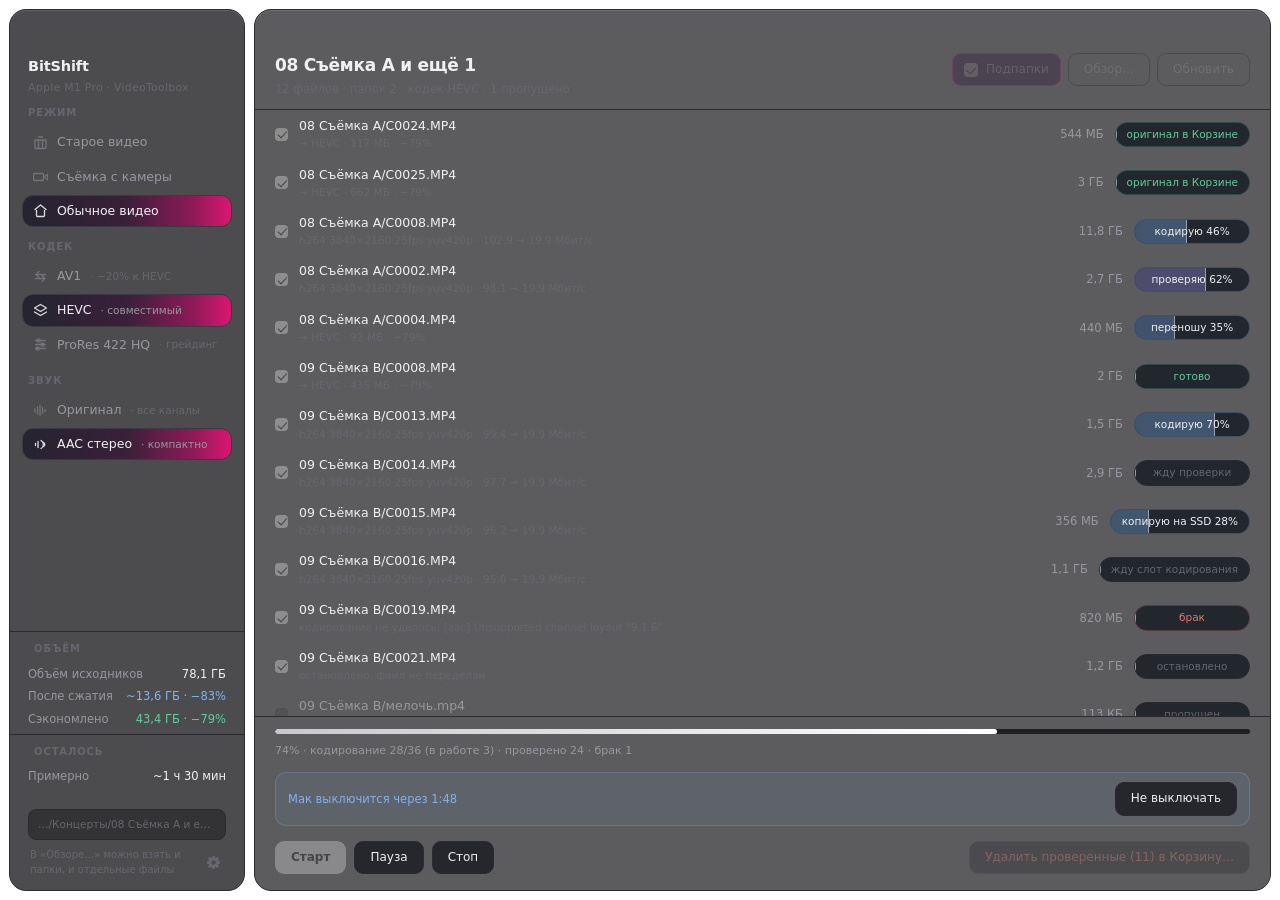
==== mac/tests/ui_preview.html @ d376e96a "v3.7.1 — стекло наконец работает, плюс диалог выбора и шестерёнка Пользователь открыл 3.7 и не увиде" ====
<!DOCTYPE html>
<html lang="ru">
<head>
  <meta charset="utf-8">
  <title>BitShift — превью интерфейса</title>
  <link rel="stylesheet" href="../ui/style.css">
</head>
<body>

  <div class="shell">

    <aside class="panel side">
      <header class="side__head">
        <div class="side__title">BitShift</div>
        <div class="side__sub" id="hardware">VideoToolbox</div>
      </header>

      <div class="side__scroll">
        <section class="group">
          <div class="group__label" data-i18n="group_mode">Режим</div>
          <div class="list" id="modes"></div>
        </section>

        <section class="group">
          <div class="group__label" data-i18n="group_codec">Кодек</div>
          <div class="list" id="codecs"></div>
        </section>

        <section class="group">
          <div class="group__label" data-i18n="group_audio">Звук</div>
          <div class="list" id="audio-modes"></div>
        </section>
      </div>

      <section class="volume" id="volume">
        <div class="group__label" data-i18n="group_volume">Объём</div>
        <div class="volume__row">
          <span class="volume__key" data-i18n="vol_source">Объём исходников</span>
          <span class="volume__val" id="volume-source">—</span>
        </div>
        <div class="volume__row volume__row--forecast" id="volume-forecast-row" hidden>
          <span class="volume__key" data-i18n="vol_forecast">После сжатия</span>
          <span class="volume__val" id="volume-forecast">—</span>
        </div>
        <div class="volume__row volume__row--saved" id="volume-saved-row" hidden>
          <span class="volume__key" data-i18n="vol_saved">Сэкономлено</span>
          <span class="volume__val" id="volume-saved">—</span>
        </div>
      </section>

      <section class="volume" id="left" hidden>
        <div class="group__label" data-i18n="group_left">Осталось</div>
        <div class="volume__row">
          <span class="volume__key" data-i18n="vol_left">Примерно</span>
          <span class="volume__val" id="volume-left">считаю…</span>
        </div>
      </section>

      <footer class="side__foot">
        <div class="path" id="folder-path" title="">Папка не выбрана</div>
        <div class="side__bottom">
          <div class="hint" data-i18n="hint_picker">В «Обзоре…» можно взять и папки, и отдельные файлы</div>
          <button class="gear" id="btn-gear" data-i18n-title="settings_title" title="Настройки"><svg viewBox="0 0 16 16" fill="currentColor" fill-rule="evenodd" aria-hidden="true"><path d="M6.24 3.16L6.78 1.06A7.05 7.05 0 0 1 9.22 1.06L9.76 3.16A5.15 5.15 0 0 1 10.18 3.33L10.18 3.33L12.04 2.22A7.05 7.05 0 0 1 13.78 3.96L12.67 5.82A5.15 5.15 0 0 1 12.84 6.24L12.84 6.24L14.94 6.78A7.05 7.05 0 0 1 14.94 9.22L12.84 9.76A5.15 5.15 0 0 1 12.67 10.18L12.67 10.18L13.78 12.04A7.05 7.05 0 0 1 12.04 13.78L10.18 12.67A5.15 5.15 0 0 1 9.76 12.84L9.76 12.84L9.22 14.94A7.05 7.05 0 0 1 6.78 14.94L6.24 12.84A5.15 5.15 0 0 1 5.82 12.67L5.82 12.67L3.96 13.78A7.05 7.05 0 0 1 2.22 12.04L3.33 10.18A5.15 5.15 0 0 1 3.16 9.76L3.16 9.76L1.06 9.22A7.05 7.05 0 0 1 1.06 6.78L3.16 6.24A5.15 5.15 0 0 1 3.33 5.82L3.33 5.82L2.22 3.96A7.05 7.05 0 0 1 3.96 2.22L5.82 3.33A5.15 5.15 0 0 1 6.24 3.16ZM8 5.65A2.35 2.35 0 1 0 8 10.35A2.35 2.35 0 1 0 8 5.65Z"/></svg></button>
        </div>
      </footer>
    </aside>

    <main class="panel main">
      <header class="main__head">
        <div class="main__titles">
          <h1 class="main__title" id="folder-name">Выберите папку</h1>
          <div class="main__meta" id="folder-meta">—</div>
        </div>
        <div class="main__actions">
          <label class="check check--pill" id="recursive-pill">
            <input type="checkbox" id="opt-recursive">
            <span class="check__box"></span>
            <span class="check__text" data-i18n="opt_recursive">Подпапки</span>
          </label>
          <button class="btn btn--ghost" id="btn-browse" data-i18n="btn_browse">Обзор…</button>
          <button class="btn btn--ghost" id="btn-refresh" data-i18n="btn_refresh" disabled>Обновить</button>
        </div>
      </header>

      <div class="files" id="files">
        <div class="empty" id="empty">
          <div class="empty__title">Ничего не выбрано</div>
          <div class="empty__text">Нажмите «Обзор…» и укажите папку с исходниками.</div>
        </div>
      </div>

      <footer class="main__foot">
        <div class="progress">
          <div class="progress__track"><div class="progress__fill" id="progress-fill"></div></div>
        </div>
        <div class="summary" id="summary">Готов к работе</div>

        <div class="shutdown" id="shutdown" hidden>
          <span class="shutdown__text" id="shutdown-text"></span>
          <button class="btn" id="btn-cancel-shutdown" data-i18n="btn_cancel_shutdown">Не выключать</button>
        </div>

        <div class="controls">
          <button class="btn btn--primary" id="btn-start" data-i18n="btn_start" disabled>Старт</button>
          <button class="btn" id="btn-pause" disabled>Пауза</button>
          <button class="btn" id="btn-stop" disabled>Стоп</button>
          <button class="btn btn--danger" id="btn-trash" disabled>Удалить проверенные в Корзину…</button>
        </div>
      </footer>
    </main>
  </div>

  <div class="settings" id="settings" hidden>
    <div class="settings__card">
      <div class="settings__title" data-i18n="settings_title">Настройки</div>

      <div class="settings__row">
        <span class="settings__key" data-i18n="settings_lang">Язык</span>
        <div class="seg" id="lang-list"></div>
      </div>

      <label class="check">
        <input type="checkbox" id="opt-shutdown">
        <span class="check__box"></span>
        <span class="check__text" data-i18n="opt_shutdown">Выключить мак после конвертации</span>
      </label>

      <label class="check check--danger">
        <input type="checkbox" id="opt-trash">
        <span class="check__box"></span>
        <span class="check__text" data-i18n="opt_trash">Удалять исходники в Корзину после проверки</span>
      </label>

      <div class="settings__foot">
        <span class="settings__version">BitShift <span id="app-version">—</span></span>
        <button class="btn" id="settings-close" data-i18n="btn_close">Закрыть</button>
      </div>
    </div>
  </div>

  <div class="modal" id="modal" hidden>
    <div class="modal__card">
      <div class="modal__title" id="modal-title">Удалить в Корзину?</div>
      <div class="modal__text" id="modal-text"></div>
      <div class="modal__actions">
        <button class="btn" id="modal-cancel" data-i18n="btn_cancel">Отмена</button>
        <button class="btn btn--danger" id="modal-ok" data-i18n="btn_to_trash">В Корзину</button>
      </div>
    </div>
  </div>

  <script>

    const FILES = [
      ['08 Съёмка A/C0024.MP4',    '544 МБ', 'оригинал в Корзине', 0, '→ HEVC · 117 МБ · −79%'],
      ['08 Съёмка A/C0025.MP4',    '3 ГБ',   'оригинал в Корзине', 0, '→ HEVC · 662 МБ · −79%'],
      ['08 Съёмка A/C0008.MP4',    '11,8 ГБ','кодирую',          0.46,'h264 3840×2160 25fps yuv420p · 102.9 → 19.9 Мбит/с'],
      ['08 Съёмка A/C0002.MP4',    '2,7 ГБ', 'проверяю',         0.62,'h264 3840×2160 25fps yuv420p · 98.1 → 19.9 Мбит/с'],
      ['08 Съёмка A/C0004.MP4',    '440 МБ', 'переношу',         0.35,'→ HEVC · 92 МБ · −79%'],
      ['09 Съёмка B/C0008.MP4', '2 ГБ',   'готово',            0,  '→ HEVC · 435 МБ · −79%'],
      ['09 Съёмка B/C0013.MP4', '1,5 ГБ', 'кодирую',          0.70,'h264 3840×2160 25fps yuv420p · 99.4 → 19.9 Мбит/с'],
      ['09 Съёмка B/C0014.MP4', '2,9 ГБ', 'жду проверки',      0,  'h264 3840×2160 25fps yuv420p · 97.7 → 19.9 Мбит/с'],
      ['09 Съёмка B/C0015.MP4', '356 МБ', 'копирую на SSD',   0.28,'h264 3840×2160 25fps yuv420p · 96.2 → 19.9 Мбит/с'],
      ['09 Съёмка B/C0016.MP4', '1,1 ГБ', 'жду слот кодирования', 0, 'h264 3840×2160 25fps yuv420p · 95.0 → 19.9 Мбит/с'],
      ['09 Съёмка B/C0019.MP4', '820 МБ', 'брак',              0,  'кодирование не удалось: [aac] Unsupported channel layout "9.1.6"'],
      ['09 Съёмка B/C0021.MP4', '1,2 ГБ', 'остановлено',       0,  'остановлено, файл не переделан'],
      ['09 Съёмка B/мелочь.mp4','113 КБ', 'пропущен',          0,  'h264 640×480 30fps yuv420p'],
    ];

    const STATE_KEYS = {
      'ожидание': 'waiting', 'пропущен': 'skipped', 'жду слот кодирования': 'queued',
      'копирую на SSD': 'copying', 'кодирую': 'encoding', 'жду проверки': 'encoded',
      'проверяю': 'verifying', 'проверен — жду переноса': 'verified',
      'переношу': 'moving', 'готово': 'done', 'оригинал в Корзине': 'trashed',
      'брак': 'failed', 'остановлено': 'stopped',
    };

    const STATE = {
      hardware: 'Apple M1 Pro · VideoToolbox',
      modes: [
        { key: 'old',  name: 'Старое видео',          hint: 'Берёт файлы: avi, wmv, mts' },
        { key: 'slog', name: 'Съёмка с камеры',          hint: 'Берёт файлы: mp4, mov' },
        { key: 'arc',  name: 'Обычное видео', hint: 'Берёт файлы: mp4, mov' },
      ],
      codecs: [
        { key: 'av1',    name: 'AV1',           note: '−20% к HEVC',
          hint: 'Считается на процессоре — аппаратного AV1 у M1 Pro нет.' },
        { key: 'hevc',   name: 'HEVC',          note: 'совместимый' },
        { key: 'prores', name: 'ProRes 422 HQ', note: 'грейдинг' },
      ],
      audio_modes: [
        { key: 'original', name: 'Оригинал',   note: 'все каналы',
          hint: 'Звук копируется как есть: все дорожки, все каналы.' },
        { key: 'aac',      name: 'AAC стерео', note: 'компактно',
          hint: 'Сводится в стерео AAC 256 кбит/с — лишние каналы теряются.' },
      ],
      mode: 'arc',
      codec: 'hevc',
      audio: 'aac',
      folder: '/Volumes/Архив/Концерты/08 Съёмка A\n/Volumes/Архив/Концерты/09 Съёмка B',
      folder_short: '…/Концерты/08 Съёмка A и ещё 1',
      folder_name: '08 Съёмка A и ещё 1',
      folder_meta: '12 файлов · папок 2 · кодек HEVC · 1 пропущено',
      recursive: true,
      shutdown_after: true,
      shutdown_in: 108,
      shutdown_error: '',
      trash: true,
      trash_available: true,
      running: true,
      paused: false,
      files: FILES.map(([label, size, state, progress, detail], i) => ({
        path: `/tmp/${i}`, label, detail, size_text: size, state,
        state_key: STATE_KEYS[state] || 'waiting',
        state_label: state,
        message: state === 'брак' ? 'кодирование не удалось: [aac] Unsupported channel layout "9.1.6"' : '',

        progress, selected: state !== 'пропущен', skipped: state === 'пропущен',
      })),
      stopping: false,
      selected_count: 11,
      can_start: true,
      source_text: '78,1 ГБ',
      saved_text: '43,4 ГБ · −79%',
      left_text: '~1 ч 30 мин',
      percent: 0.74,
      summary: '74% · кодирование 28/36 (в работе 3) · проверено 24 · брак 1',
      trashable: 11,
      lang: 'ru',
      version: '1.0',
      languages: [{ key: 'ru', name: 'Русский' }, { key: 'en', name: 'English' }],
      forecast_text: '~13,6 ГБ · −83%',
      files_only: false,
    };

    window.pywebview = {
      api: new Proxy({}, {
        get: () => (...args) => {
          console.log('вызов ядра:', args);
          return Promise.resolve(STATE);
        },
      }),
    };
  </script>
  <script src="../ui/app.js?v=3"></script>
  <script>window.applyState(STATE);</script>
</body>
</html>
---- mac/ui/style.css ----
:root {
  --pill: #26262D;
  --badge: #22262D;
  --raise: #1E1E23;
  --sheet: #1C1C22;
  --edge: #2A2A31;
  --edge-strong: #3A3A42;
  --hairline: #2A2A31;

  --text: #F0F0F3;
  --muted: #97979F;
  --faint: #66666E;

  --hover: rgba(255, 255, 255, 0.086);
  --active: linear-gradient(90deg, #242430 0%, #3A2039 50%, #8E1A58 82%, #DB1671 100%);
  --active-edge: #8E1A58;
  --active-fill: #33203A;

  --ok: #5FCE9A;
  --busy: #7FB2EE;
  --danger: #E8756F;

  --stage-copy: #7FB2EE;
  --stage-verify: #A99BF0;
  --stage-move: #7FB2EE;

  --glass-blur: 26px;
  --glass-rail: rgba(20, 20, 24, 0.76);
  --glass-content: rgba(23, 23, 27, 0.70);

  --radius-row: 11px;
  --radius-sidebar: 17px;
  --inset: 9px;
}

* { box-sizing: border-box; margin: 0; padding: 0; }

html, body { height: 100%; }

body {
  background: transparent;
  color: var(--text);
  font: 13px/1.45 -apple-system, "SF Pro Text", system-ui, sans-serif;
  -webkit-font-smoothing: antialiased;
  overflow: hidden;
  user-select: none;
  cursor: default;
}

.shell {
  display: grid;
  grid-template-columns: 236px 1fr;
  height: 100%;

  padding: var(--inset);
  gap: var(--inset);
}

.panel {
  position: relative;
  display: flex;
  flex-direction: column;
  min-height: 0;
  overflow: hidden;
}

.side,
.main {
  border: 1px solid var(--edge);
  border-radius: var(--radius-sidebar);
}

.side,
.main {
  -webkit-backdrop-filter: blur(var(--glass-blur)) saturate(150%);
  backdrop-filter: blur(var(--glass-blur)) saturate(150%);
  box-shadow: inset 0 1px 0 rgba(255, 255, 255, 0.12);
}

.side { background: var(--glass-rail); }

.main { background: var(--glass-content); }

.side__head { padding: 46px 18px 10px; }

.side__title { font-size: 14.5px; font-weight: 600; letter-spacing: -0.01em; }

.side__sub {
  margin-top: 3px;
  font-size: 11px;
  color: var(--faint);
  letter-spacing: 0.02em;
}

.side__scroll { flex: 1; min-height: 0; overflow-y: auto; padding: 0 12px; }

.group { margin-bottom: 13px; }

.group__label {
  padding: 0 6px 6px;
  font-size: 10px;
  font-weight: 600;
  letter-spacing: 0.09em;
  text-transform: uppercase;
  color: var(--faint);
}

.list { display: flex; flex-direction: column; gap: 2px; }

.item {
  display: flex;
  align-items: center;
  gap: 9px;
  padding: 6px 10px;
  border: 1px solid transparent;
  border-radius: var(--radius-row);
  font-size: 12.5px;
  color: var(--muted);
  cursor: pointer;
  transition: background 0.12s, color 0.12s;
}

.item:hover { background: var(--hover); color: var(--text); }

.item--on {
  background: var(--active);
  border-color: var(--edge-strong);
  color: var(--text);
}

.item__icon {
  width: 15px;
  height: 15px;
  flex-shrink: 0;
  opacity: 0.5;
  transition: opacity 0.12s;
}

.item:hover .item__icon,
.item--on .item__icon { opacity: 0.9; }

.item__name {
  flex: 0 1 auto;
  min-width: 0;
  white-space: nowrap;
  overflow: hidden;
  text-overflow: ellipsis;
}

.item__note { flex-shrink: 0; font-size: 10.5px; color: var(--faint); }

.item__note::before { content: "· "; }

.item--on .item__note { color: var(--muted); }

.item--off { opacity: 0.35; pointer-events: none; }

.volume { padding: 10px 18px 3px; border-top: 1px solid var(--hairline); }

.volume__row { display: flex; justify-content: space-between; gap: 8px; padding: 3px 0; }

.volume__key { font-size: 11.5px; color: var(--muted); }

.volume__val { font-size: 11.5px; font-variant-numeric: tabular-nums; }

.volume__row--saved .volume__val { color: var(--ok); }

.volume__row--forecast .volume__val { color: var(--busy); }

.side__foot { padding: 10px 18px 13px; }

.path {
  margin-top: 8px;
  padding: 7px 9px;
  background: rgba(0, 0, 0, 0.32);
  border: 1px solid var(--hairline);
  border-radius: 8px;
  font-size: 10.5px;
  color: var(--faint);
  white-space: nowrap;
  overflow: hidden;
  text-overflow: ellipsis;
}

.hint { margin-top: 7px; padding: 0 2px; font-size: 10px; color: var(--faint); }

.main__head {
  display: flex;
  align-items: flex-start;
  justify-content: space-between;
  gap: 16px;

  padding: 43px 20px 12px;
  border-bottom: 1px solid var(--hairline);
}

.main__title {
  font-size: 17px;
  font-weight: 600;
  letter-spacing: -0.015em;
  white-space: nowrap;
  overflow: hidden;
  text-overflow: ellipsis;
}

.main__meta { margin-top: 3px; font-size: 11.5px; color: var(--faint); }

.main__actions { display: flex; gap: 7px; flex-shrink: 0; }

.files { flex: 1; min-height: 0; overflow-y: auto; padding: 0 12px 6px; }

.row {
  display: grid;
  grid-template-columns: auto 1fr auto auto;
  align-items: center;
  gap: 11px;
  padding: 7px 8px;
  border-radius: var(--radius-row);
}

.row:hover { background: var(--hover); }

.row--off .row__name,
.row--off .row__detail { opacity: 0.4; }

.row__name {
  font-size: 12.5px;
  white-space: nowrap;
  overflow: hidden;
  text-overflow: ellipsis;
}

.row__detail {
  margin-top: 1px;
  font-size: 10.5px;
  color: var(--faint);
  white-space: nowrap;
  overflow: hidden;
  text-overflow: ellipsis;
}

.row__size {
  font-size: 11.5px;
  color: var(--muted);
  font-variant-numeric: tabular-nums;
  white-space: nowrap;
}

.badge {
  position: relative;
  min-width: 116px;
  padding: 4px 11px;
  border-radius: 999px;
  background: var(--badge);
  border: 1px solid var(--hairline);
  font-size: 10.5px;
  color: var(--muted);
  text-align: center;
  white-space: nowrap;
  overflow: hidden;
}

.badge__fill {
  position: absolute;
  inset: 0 auto 0 0;
  width: 0;
  background: rgba(127, 178, 238, 0.34);
  border-right: 1px solid rgba(255, 255, 255, 0.45);
  transition: width 0.25s ease-out;
}

.badge__fill[style*="width: 0%"] { border-right-color: transparent; }

.badge__text { position: relative; }

.badge--busy { color: var(--busy); border-color: rgba(127, 178, 238, 0.22); }

.badge--copy { color: var(--stage-copy); border-color: rgba(127, 178, 238, 0.3); }
.badge--copy .badge__fill { background: rgba(127, 178, 238, 0.34); }

.badge--encode { color: var(--busy); border-color: rgba(127, 178, 238, 0.3); }
.badge--encode .badge__fill { background: rgba(127, 178, 238, 0.34); }

.badge--verify { color: var(--stage-verify); border-color: rgba(169, 155, 240, 0.3); }
.badge--verify .badge__fill { background: rgba(169, 155, 240, 0.32); }

.badge--move { color: var(--stage-move); border-color: rgba(127, 178, 238, 0.3); }
.badge--move .badge__fill { background: rgba(127, 178, 238, 0.32); }

.badge--copy .badge__text,
.badge--encode .badge__text,
.badge--verify .badge__text,
.badge--move .badge__text { color: var(--text); }
.badge--ok { color: var(--ok); border-color: rgba(95, 206, 154, 0.22); }
.badge--bad { color: var(--danger); border-color: rgba(232, 117, 111, 0.28); }
.badge--idle { color: var(--faint); }

.empty { padding: 48px 20px; text-align: center; }
.empty__title { font-size: 13px; color: var(--muted); }
.empty__text { margin-top: 5px; font-size: 11.5px; color: var(--faint); }

.main__foot { padding: 12px 20px 16px; border-top: 1px solid var(--hairline); }

.progress__track {
  height: 5px;
  background: var(--raise);
  border-radius: 999px;
  overflow: hidden;
}

.progress__fill {
  width: 0;
  height: 100%;
  border-radius: 999px;
  background: linear-gradient(90deg, #C8C8CF, #FFFFFF);
  transition: width 0.3s ease-out;
}

.summary {
  margin-top: 9px;
  font-size: 11px;
  color: var(--muted);
  font-variant-numeric: tabular-nums;
}

.options { margin-top: 14px; display: flex; flex-direction: column; gap: 8px; }

.shutdown {
  margin-top: 13px;
  padding: 9px 12px;
  display: flex;
  align-items: center;
  justify-content: space-between;
  gap: 12px;
  background: rgba(127, 178, 238, 0.08);
  border: 1px solid rgba(127, 178, 238, 0.24);
  border-radius: 11px;
}

.shutdown[hidden] { display: none; }

.shutdown__text { font-size: 11.5px; color: var(--busy); font-variant-numeric: tabular-nums; }

.shutdown--failed { background: rgba(232, 117, 111, 0.08); border-color: rgba(232, 117, 111, 0.26); }

.shutdown--failed .shutdown__text { color: var(--danger); }

.controls { margin-top: 15px; display: flex; gap: 8px; align-items: center; }

.controls .btn--danger { margin-left: auto; }

.btn {
  padding: 7px 15px;
  border: 1px solid var(--edge);
  border-radius: 9px;
  background: var(--pill);
  color: var(--text);
  font: inherit;
  font-size: 12px;
  cursor: pointer;
  transition: background 0.12s, opacity 0.12s;
  white-space: nowrap;
}

.btn:hover:not(:disabled) { background: rgba(255, 255, 255, 0.1); }

.btn:disabled { opacity: 0.3; cursor: default; }

.btn--ghost { background: transparent; color: var(--muted); }

.btn--primary {
  background: #F0F0F3;
  border-color: transparent;
  color: #111114;
  font-weight: 550;
}

.btn--primary:hover:not(:disabled) { background: #fff; }

.btn--danger { color: var(--danger); border-color: rgba(232, 117, 111, 0.24); }

.btn--danger:hover:not(:disabled) { background: rgba(232, 117, 111, 0.1); }

.check { display: flex; align-items: center; gap: 8px; cursor: pointer; font-size: 11.5px; color: var(--muted); }

.check:hover { color: var(--text); }

.check input { position: absolute; opacity: 0; width: 0; height: 0; }

.check__box {
  position: relative;
  width: 14px;
  height: 14px;
  flex-shrink: 0;
  border: 1px solid var(--edge-strong);
  border-radius: 4px;
  background: rgba(0, 0, 0, 0.3);
  transition: background 0.12s, border-color 0.12s;
}

.check input:checked + .check__box {
  background: rgba(255, 255, 255, 0.86);
  border-color: transparent;
}

.check input:checked + .check__box::after {
  content: "";
  position: absolute;
  left: 4px;
  top: 1px;
  width: 4px;
  height: 8px;
  border: solid #111114;
  border-width: 0 1.7px 1.7px 0;
  transform: rotate(43deg);
}

.check input:disabled + .check__box { opacity: 0.35; }
.check input:disabled ~ .check__text { opacity: 0.35; }

.check--danger input:checked + .check__box { background: var(--danger); }

.check--danger input:checked ~ .check__text { color: var(--danger); }

.row .check__box { width: 13px; height: 13px; }
.row .check input:checked + .check__box::after { left: 3.5px; top: 0.5px; height: 7.5px; }

.modal {
  position: fixed;
  inset: 0;
  display: flex;
  align-items: center;
  justify-content: center;
  background: rgba(0, 0, 0, 0.62);
  z-index: 10;
}

.modal[hidden] { display: none; }

.modal__card {
  width: 370px;
  padding: 20px;
  background: var(--sheet);
  border: 1px solid var(--edge-strong);
  border-radius: 16px;
}

.modal__title { font-size: 14px; font-weight: 600; }

.modal__text { margin-top: 8px; font-size: 12px; color: var(--muted); line-height: 1.5; }

.modal__actions { margin-top: 18px; display: flex; justify-content: flex-end; gap: 8px; }

::-webkit-scrollbar { width: 9px; }
::-webkit-scrollbar-track { background: transparent; }
::-webkit-scrollbar-thumb {
  background: rgba(255, 255, 255, 0.11);
  border-radius: 999px;
  border: 2.5px solid transparent;
  background-clip: content-box;
}
::-webkit-scrollbar-thumb:hover { background: rgba(255, 255, 255, 0.2); background-clip: content-box; }

.side__bottom {
  display: flex;
  align-items: center;
  gap: 8px;
  margin-top: 8px;
}

.side__bottom .hint { flex: 1; min-width: 0; margin-top: 0; }

.gear {
  flex-shrink: 0;
  width: 26px;
  height: 26px;
  display: grid;
  place-items: center;
  padding: 0;
  border: 1px solid transparent;
  border-radius: 8px;
  background: transparent;
  color: var(--faint);
  cursor: pointer;
  transition: background 0.12s, color 0.12s;
}

.gear svg { width: 15px; height: 15px; }

.gear:hover { background: var(--hover); color: var(--text); }

.check--pill {
  padding: 6px 11px;
  border: 1px solid var(--edge);
  border-radius: 9px;
  background: transparent;
  font-size: 12px;
}

.check--pill:has(input:checked) {
  background: var(--active-fill);
  border-color: var(--active-edge);
  color: var(--text);
}

.check--pill:has(input:disabled) { opacity: 0.4; }

.settings {
  position: fixed;
  inset: 0;
  display: flex;
  align-items: center;
  justify-content: center;
  background: rgba(0, 0, 0, 0.55);
  z-index: 12;
}

.settings[hidden] { display: none; }

.settings__card {
  width: 340px;
  padding: 18px;
  display: flex;
  flex-direction: column;
  gap: 13px;
  background: var(--sheet);
  border: 1px solid var(--edge-strong);
  border-radius: 16px;
}

.settings__title { font-size: 13.5px; font-weight: 600; }

.settings__row { display: flex; align-items: center; justify-content: space-between; gap: 10px; }

.settings__key { font-size: 12px; color: var(--muted); }

.seg { display: flex; gap: 3px; padding: 2px; background: rgba(0, 0, 0, 0.35); border-radius: 9px; }

.seg__item {
  padding: 4px 11px;
  border-radius: 7px;
  font-size: 11.5px;
  color: var(--muted);
  cursor: pointer;
  transition: background 0.12s, color 0.12s;
}

.seg__item:hover { color: var(--text); }

.seg__item--on { background: rgba(255, 255, 255, 0.1); color: var(--text); }

.settings__foot {
  display: flex;
  align-items: center;
  justify-content: space-between;
  gap: 10px;
  margin-top: 3px;
  padding-top: 12px;
  border-top: 1px solid var(--hairline);
}

.settings__version { font-size: 11px; color: var(--faint); font-variant-numeric: tabular-nums; }
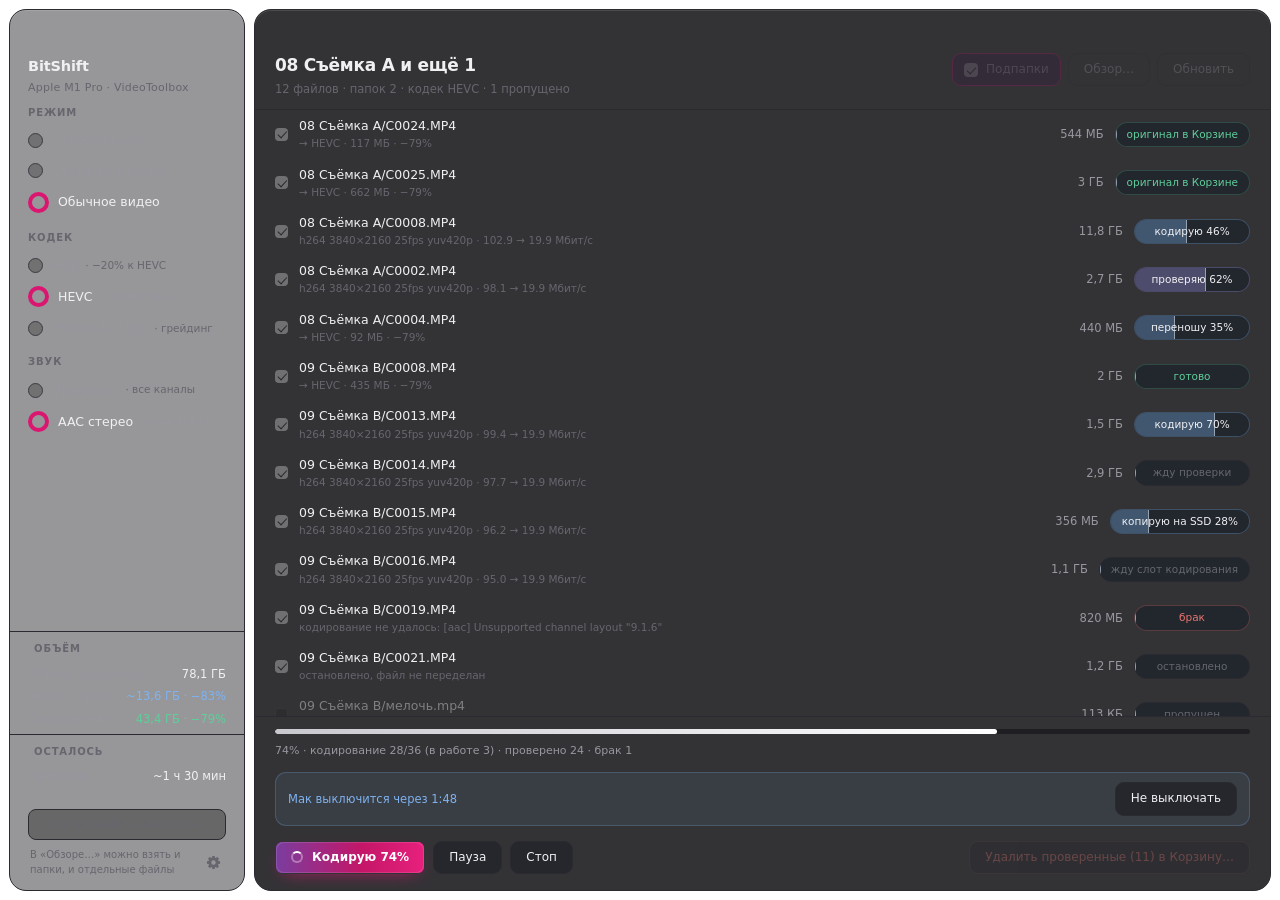
==== commit a4122063: "v3.8 — левая колонка стала настройками, градиент уехал на «Старт» Разбор дизайнера, обе правки приня" ====
--- a/mac/tests/ui_preview.html
+++ b/mac/tests/ui_preview.html
@@ -101,7 +101,7 @@
         </div>
 
         <div class="controls">
-          <button class="btn btn--primary" id="btn-start" data-i18n="btn_start" disabled>Старт</button>
+          <button class="btn" id="btn-start" disabled>Старт</button>
           <button class="btn" id="btn-pause" disabled>Пауза</button>
           <button class="btn" id="btn-stop" disabled>Стоп</button>
           <button class="btn btn--danger" id="btn-trash" disabled>Удалить проверенные в Корзину…</button>
--- a/mac/ui/style.css
+++ b/mac/ui/style.css
@@ -12,7 +12,8 @@
   --faint: #66666E;
 
   --hover: rgba(255, 255, 255, 0.086);
-  --active: linear-gradient(90deg, #242430 0%, #3A2039 50%, #8E1A58 82%, #DB1671 100%);
+  --accent: #DB1671;
+  --action: linear-gradient(90deg, #7A3D9E 0%, #C41668 58%, #E8207D 100%);
   --active-edge: #8E1A58;
   --active-fill: #33203A;
 
@@ -24,9 +25,8 @@
   --stage-verify: #A99BF0;
   --stage-move: #7FB2EE;
 
-  --glass-blur: 26px;
-  --glass-rail: rgba(20, 20, 24, 0.76);
-  --glass-content: rgba(23, 23, 27, 0.70);
+  --glass-rail: rgba(20, 20, 24, 0.44);
+  --glass-content: rgba(23, 23, 27, 0.88);
 
   --radius-row: 11px;
   --radius-sidebar: 17px;
@@ -72,8 +72,6 @@
 
 .side,
 .main {
-  -webkit-backdrop-filter: blur(var(--glass-blur)) saturate(150%);
-  backdrop-filter: blur(var(--glass-blur)) saturate(150%);
   box-shadow: inset 0 1px 0 rgba(255, 255, 255, 0.12);
 }
 
@@ -111,33 +109,35 @@
   display: flex;
   align-items: center;
   gap: 9px;
-  padding: 6px 10px;
-  border: 1px solid transparent;
+  padding: 5px 6px;
   border-radius: var(--radius-row);
   font-size: 12.5px;
   color: var(--muted);
   cursor: pointer;
-  transition: background 0.12s, color 0.12s;
-}
-
-.item:hover { background: var(--hover); color: var(--text); }
-
-.item--on {
-  background: var(--active);
-  border-color: var(--edge-strong);
-  color: var(--text);
-}
-
-.item__icon {
-  width: 15px;
-  height: 15px;
-  flex-shrink: 0;
-  opacity: 0.5;
-  transition: opacity 0.12s;
-}
-
-.item:hover .item__icon,
-.item--on .item__icon { opacity: 0.9; }
+  transition: color 0.12s;
+}
+
+.item::before {
+  content: "";
+  flex: none;
+  width: 13px;
+  height: 13px;
+  border-radius: 50%;
+  border: 1.5px solid var(--edge-strong);
+  background: rgba(0, 0, 0, 0.25);
+  transition: border-color 0.12s, border-width 0.12s;
+}
+
+.item:hover { color: var(--text); }
+
+.item:hover::before { border-color: var(--muted); }
+
+.item--on { color: var(--text); }
+
+.item--on::before {
+  border: 4px solid var(--accent);
+  background: transparent;
+}
 
 .item__name {
   flex: 0 1 auto;
@@ -368,14 +368,50 @@
 
 .btn--ghost { background: transparent; color: var(--muted); }
 
-.btn--primary {
-  background: #F0F0F3;
+#btn-start {
   border-color: transparent;
-  color: #111114;
-  font-weight: 550;
-}
-
-.btn--primary:hover:not(:disabled) { background: #fff; }
+  background: var(--action);
+  color: #fff;
+  font-weight: 600;
+  box-shadow: inset 0 0 0 1px rgba(255, 255, 255, 0.12),
+              0 6px 18px -9px rgba(219, 22, 113, 0.9);
+}
+
+#btn-start:hover:not(:disabled) { background: var(--action); filter: brightness(1.08); }
+
+#btn-start.btn--working {
+  opacity: 1;
+  cursor: default;
+  background-image:
+    linear-gradient(100deg, rgba(255, 255, 255, 0) 38%,
+                    rgba(255, 255, 255, 0.32) 50%, rgba(255, 255, 255, 0) 62%),
+    var(--action);
+  background-repeat: no-repeat, no-repeat;
+  background-size: 220% 100%, 100% 100%;
+  background-position: 120% 0, 0 0;
+  animation: sheen 1.9s linear infinite;
+}
+
+@keyframes sheen { to { background-position: -120% 0, 0 0; } }
+
+.btn__spin {
+  display: inline-block;
+  width: 12px;
+  height: 12px;
+  margin-right: 9px;
+  vertical-align: -2px;
+  border-radius: 50%;
+  border: 2px solid rgba(255, 255, 255, 0.35);
+  border-top-color: #fff;
+  animation: spin 0.7s linear infinite;
+}
+
+@keyframes spin { to { transform: rotate(360deg); } }
+
+@media (prefers-reduced-motion: reduce) {
+  #btn-start.btn--working { animation: none; background-position: 50% 0, 0 0; }
+  .btn__spin { animation: none; transform: rotate(150deg); }
+}
 
 .btn--danger { color: var(--danger); border-color: rgba(232, 117, 111, 0.24); }
 
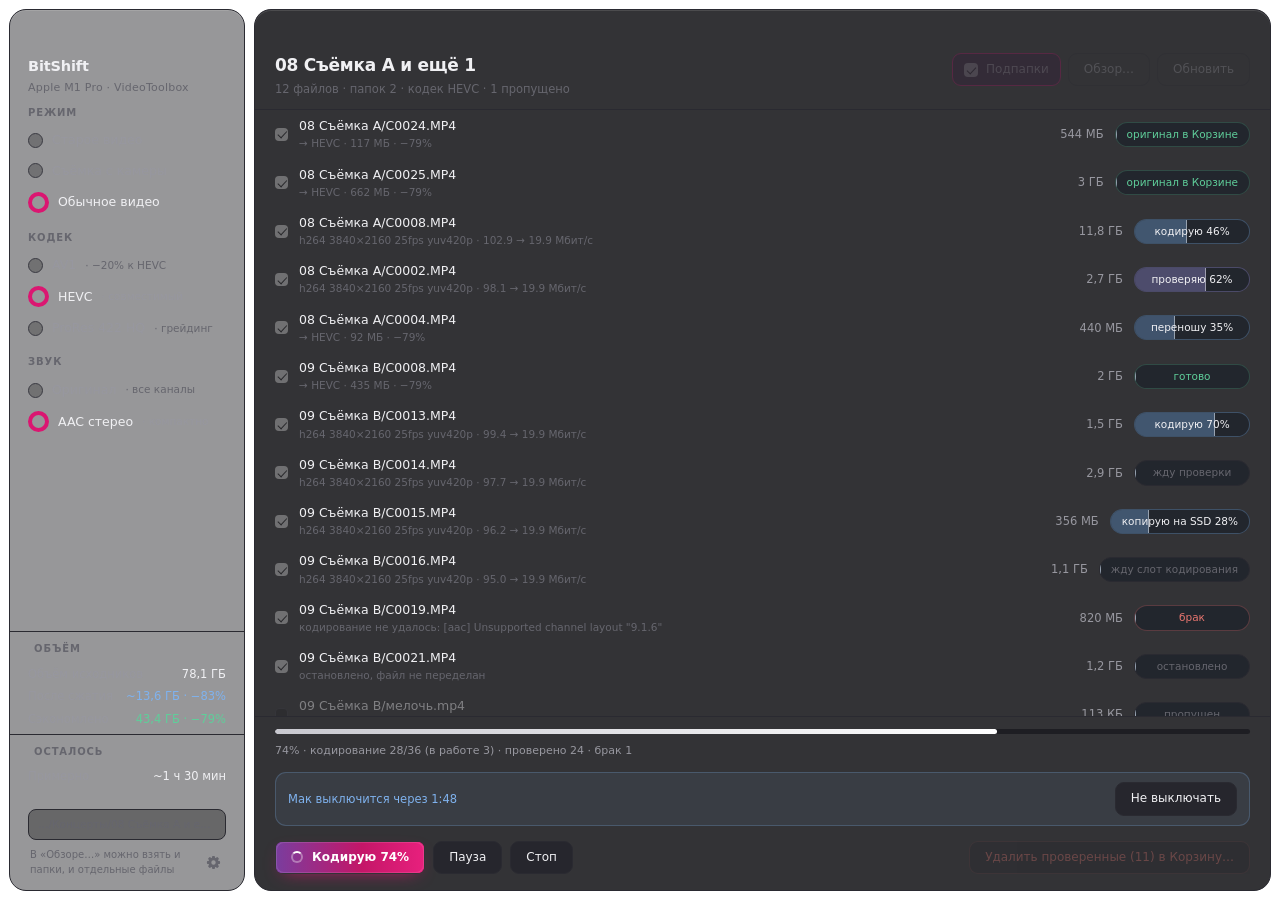
==== commit fbf3bfb0: "v3.8.3 — 22 правки по обходу оптимизации, ffmpeg 7.1.1 → 9.0, забытая лицензия GPLv2 Разбор конвейер" ====
--- a/mac/tests/ui_preview.html
+++ b/mac/tests/ui_preview.html
@@ -242,7 +242,7 @@
       }),
     };
   </script>
-  <script src="../ui/app.js?v=3"></script>
+  <script src="../ui/app.js?v=4"></script>
   <script>window.applyState(STATE);</script>
 </body>
 </html>
--- a/mac/ui/style.css
+++ b/mac/ui/style.css
@@ -110,7 +110,6 @@
   align-items: center;
   gap: 9px;
   padding: 5px 6px;
-  border-radius: var(--radius-row);
   font-size: 12.5px;
   color: var(--muted);
   cursor: pointer;
@@ -322,8 +321,6 @@
   color: var(--muted);
   font-variant-numeric: tabular-nums;
 }
-
-.options { margin-top: 14px; display: flex; flex-direction: column; gap: 8px; }
 
 .shutdown {
   margin-top: 13px;
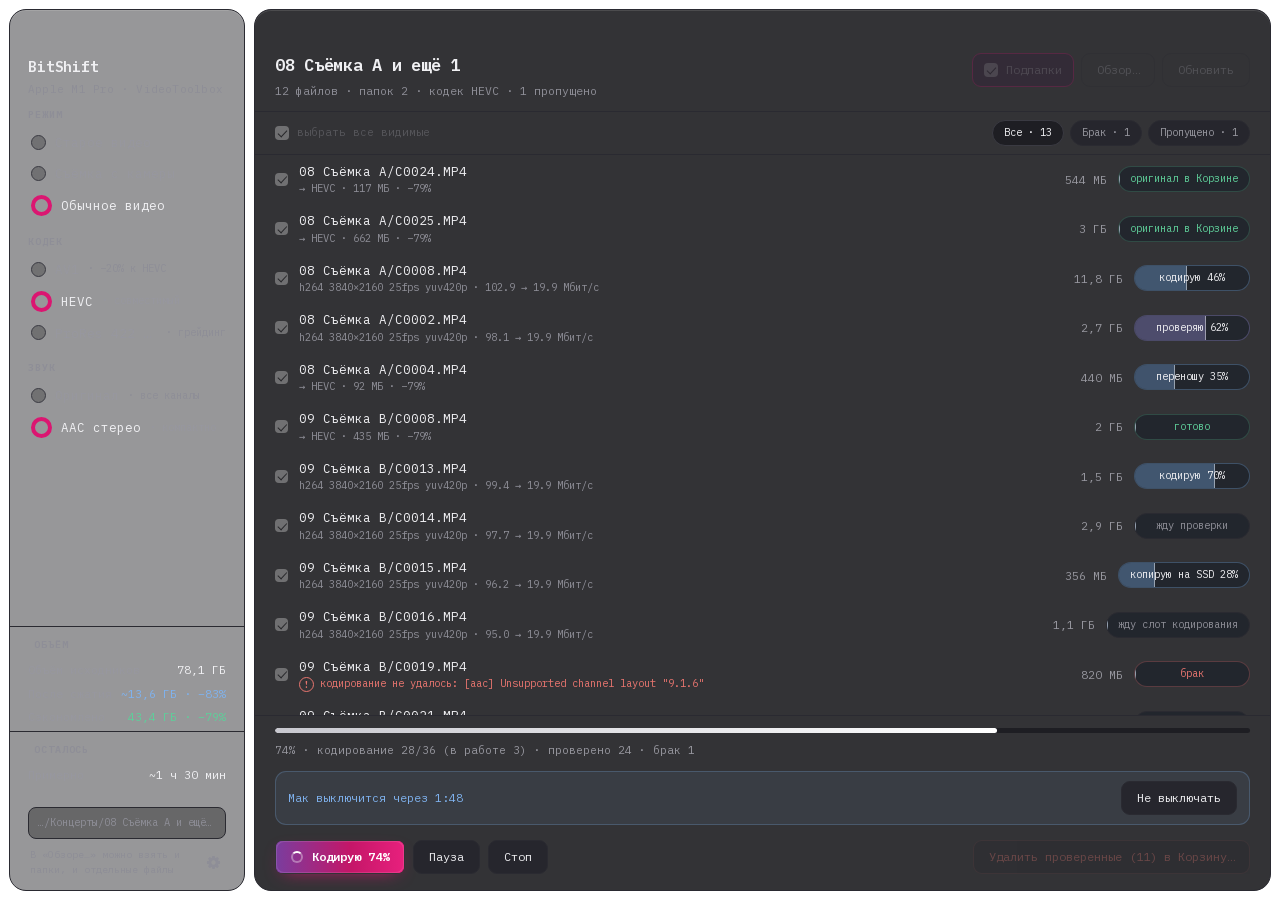
==== commit 958e1c34: "v3.10.0 — визуальный рефреш Refined Current Прогнан через дизайн-ревью (LLM-разбор + детектор антипа" ====
--- a/mac/tests/ui_preview.html
+++ b/mac/tests/ui_preview.html
@@ -82,6 +82,19 @@
         </div>
       </header>
 
+      <div class="toolbar" id="toolbar" hidden>
+        <label class="check">
+          <input type="checkbox" id="sel-all">
+          <span class="check__box"></span>
+          <span class="check__text" data-i18n="toolbar_select_all">выбрать все видимые</span>
+        </label>
+        <div class="chips">
+          <button class="chip chip--on" id="chip-all" data-filter="all">Все</button>
+          <button class="chip" id="chip-bad" data-filter="bad" hidden>Брак</button>
+          <button class="chip" id="chip-skip" data-filter="skip" hidden>Пропущено</button>
+        </div>
+      </div>
+
       <div class="files" id="files">
         <div class="empty" id="empty">
           <div class="empty__title">Ничего не выбрано</div>
@@ -125,14 +138,30 @@
         <span class="check__text" data-i18n="opt_shutdown">Выключить мак после конвертации</span>
       </label>
 
+      <label class="check">
+        <input type="checkbox" id="opt-eject">
+        <span class="check__box"></span>
+        <span class="check__text" data-i18n="opt_eject">Извлечь диск(и) после конвертации</span>
+      </label>
+
+      <label class="check">
+        <input type="checkbox" id="opt-vmaf">
+        <span class="check__box"></span>
+        <span class="check__text" data-i18n="opt_vmaf">Проверять качество (VMAF) — медленнее</span>
+      </label>
+
       <label class="check check--danger">
         <input type="checkbox" id="opt-trash">
         <span class="check__box"></span>
         <span class="check__text" data-i18n="opt_trash">Удалять исходники в Корзину после проверки</span>
       </label>
 
+      <div class="settings__row" id="history-row" hidden>
+        <span class="settings__value" id="history-value"></span>
+      </div>
+
       <div class="settings__foot">
-        <span class="settings__version">BitShift <span id="app-version">—</span></span>
+        <span class="settings__version">BitShift <span id="app-version">—</span> · <span data-i18n="settings_author">Created by Erik Rikka</span></span>
         <button class="btn" id="settings-close" data-i18n="btn_close">Закрыть</button>
       </div>
     </div>
@@ -203,6 +232,9 @@
       folder_meta: '12 файлов · папок 2 · кодек HEVC · 1 пропущено',
       recursive: true,
       shutdown_after: true,
+      eject_after: false,
+      measure_quality: false,
+      history_text: 'Сэкономлено всего: 412,7 ГБ · 963 файла',
       shutdown_in: 108,
       shutdown_error: '',
       trash: true,
--- a/mac/ui/style.css
+++ b/mac/ui/style.css
@@ -1,3 +1,60 @@
+@font-face {
+  font-family: "IBM Plex Mono";
+  font-weight: 400;
+  font-display: swap;
+  unicode-range: U+0301, U+0400-045F, U+0490-0491, U+04B0-04B1, U+2116;
+  src: url("fonts/IBMPlexMono-400-cyrillic.woff2") format("woff2");
+}
+@font-face {
+  font-family: "IBM Plex Mono";
+  font-weight: 400;
+  font-display: swap;
+  unicode-range: U+0000-00FF, U+0131, U+0152-0153, U+02BB-02BC, U+2000-206F, U+2122, U+2191, U+2193, U+2212;
+  src: url("fonts/IBMPlexMono-400-latin.woff2") format("woff2");
+}
+@font-face {
+  font-family: "IBM Plex Mono";
+  font-weight: 500;
+  font-display: swap;
+  unicode-range: U+0301, U+0400-045F, U+0490-0491, U+04B0-04B1, U+2116;
+  src: url("fonts/IBMPlexMono-500-cyrillic.woff2") format("woff2");
+}
+@font-face {
+  font-family: "IBM Plex Mono";
+  font-weight: 500;
+  font-display: swap;
+  unicode-range: U+0000-00FF, U+0131, U+0152-0153, U+02BB-02BC, U+2000-206F, U+2122, U+2191, U+2193, U+2212;
+  src: url("fonts/IBMPlexMono-500-latin.woff2") format("woff2");
+}
+@font-face {
+  font-family: "IBM Plex Mono";
+  font-weight: 600;
+  font-display: swap;
+  unicode-range: U+0301, U+0400-045F, U+0490-0491, U+04B0-04B1, U+2116;
+  src: url("fonts/IBMPlexMono-600-cyrillic.woff2") format("woff2");
+}
+@font-face {
+  font-family: "IBM Plex Mono";
+  font-weight: 600;
+  font-display: swap;
+  unicode-range: U+0000-00FF, U+0131, U+0152-0153, U+02BB-02BC, U+2000-206F, U+2122, U+2191, U+2193, U+2212;
+  src: url("fonts/IBMPlexMono-600-latin.woff2") format("woff2");
+}
+@font-face {
+  font-family: "IBM Plex Mono";
+  font-weight: 700;
+  font-display: swap;
+  unicode-range: U+0301, U+0400-045F, U+0490-0491, U+04B0-04B1, U+2116;
+  src: url("fonts/IBMPlexMono-700-cyrillic.woff2") format("woff2");
+}
+@font-face {
+  font-family: "IBM Plex Mono";
+  font-weight: 700;
+  font-display: swap;
+  unicode-range: U+0000-00FF, U+0131, U+0152-0153, U+02BB-02BC, U+2000-206F, U+2122, U+2191, U+2193, U+2212;
+  src: url("fonts/IBMPlexMono-700-latin.woff2") format("woff2");
+}
+
 :root {
   --pill: #26262D;
   --badge: #22262D;
@@ -9,10 +66,11 @@
 
   --text: #F0F0F3;
   --muted: #97979F;
-  --faint: #66666E;
+  --faint: #8E8E97;
 
   --hover: rgba(255, 255, 255, 0.086);
   --accent: #DB1671;
+  --accent-tint: rgba(219, 22, 113, 0.14);
   --action: linear-gradient(90deg, #7A3D9E 0%, #C41668 58%, #E8207D 100%);
   --active-edge: #8E1A58;
   --active-fill: #33203A;
@@ -40,12 +98,14 @@
 body {
   background: transparent;
   color: var(--text);
-  font: 13px/1.45 -apple-system, "SF Pro Text", system-ui, sans-serif;
+  font: 13px/1.5 "IBM Plex Mono", ui-monospace, "SF Mono", Menlo, monospace;
   -webkit-font-smoothing: antialiased;
   overflow: hidden;
   user-select: none;
   cursor: default;
 }
+
+:focus { outline: none; }
 
 .shell {
   display: grid;
@@ -109,11 +169,19 @@
   display: flex;
   align-items: center;
   gap: 9px;
-  padding: 5px 6px;
+  padding: 5px 6px 5px 9px;
+  margin-left: -3px;
+  border-left: 3px solid transparent;
   font-size: 12.5px;
   color: var(--muted);
   cursor: pointer;
-  transition: color 0.12s;
+  border-radius: 0 6px 6px 0;
+  transition: color 0.12s, background 0.12s, border-color 0.12s;
+}
+
+.item:focus-visible {
+  background: var(--accent-tint);
+  border-left-color: var(--accent);
 }
 
 .item::before {
@@ -206,6 +274,40 @@
 
 .main__actions { display: flex; gap: 7px; flex-shrink: 0; }
 
+.toolbar {
+  display: flex;
+  align-items: center;
+  gap: 14px;
+  padding: 8px 20px;
+  border-bottom: 1px solid var(--hairline);
+}
+
+.toolbar[hidden] { display: none; }
+
+.toolbar .check { font-size: 11px; }
+
+.chips { display: flex; gap: 6px; margin-left: auto; }
+
+.chip {
+  padding: 4px 11px;
+  border: 1px solid var(--edge);
+  border-radius: 999px;
+  background: var(--pill);
+  color: var(--muted);
+  font: inherit;
+  font-size: 10.5px;
+  cursor: pointer;
+  transition: background 0.12s, border-color 0.12s, color 0.12s;
+}
+
+.chip:hover { background: var(--hover); }
+
+.chip:focus-visible { background: var(--accent-tint); border-color: var(--accent); }
+
+.chip--on { color: var(--text); border-color: var(--edge-strong); background: var(--raise); }
+
+.chip--danger.chip--on { color: var(--danger); border-color: rgba(232, 117, 111, 0.35); background: rgba(232, 117, 111, 0.08); }
+
 .files { flex: 1; min-height: 0; overflow-y: auto; padding: 0 12px 6px; }
 
 .row {
@@ -236,6 +338,34 @@
   white-space: nowrap;
   overflow: hidden;
   text-overflow: ellipsis;
+}
+
+.row__err {
+  display: flex;
+  align-items: center;
+  gap: 6px;
+  margin-top: 1px;
+  font-size: 10.5px;
+  color: var(--danger);
+  white-space: nowrap;
+  overflow: hidden;
+}
+
+.row__err span:last-child { min-width: 0; overflow: hidden; text-overflow: ellipsis; }
+
+.row__err::before {
+  content: "!";
+  flex: none;
+  width: 13px;
+  height: 13px;
+  border-radius: 50%;
+  border: 1.2px solid var(--danger);
+  display: flex;
+  align-items: center;
+  justify-content: center;
+  font-size: 9px;
+  font-weight: 700;
+  line-height: 1;
 }
 
 .row__size {
@@ -360,6 +490,8 @@
 }
 
 .btn:hover:not(:disabled) { background: rgba(255, 255, 255, 0.1); }
+
+.btn:focus-visible:not(:disabled) { background: var(--accent-tint); border-color: var(--accent); }
 
 .btn:disabled { opacity: 0.3; cursor: default; }
 
@@ -447,6 +579,8 @@
   border-width: 0 1.7px 1.7px 0;
   transform: rotate(43deg);
 }
+
+.check input:focus-visible + .check__box { outline: 2px solid var(--accent); outline-offset: 2px; }
 
 .check input:disabled + .check__box { opacity: 0.35; }
 .check input:disabled ~ .check__text { opacity: 0.35; }
@@ -522,6 +656,8 @@
 
 .gear:hover { background: var(--hover); color: var(--text); }
 
+.gear:focus-visible { background: var(--accent-tint); color: var(--text); border-color: var(--accent); }
+
 .check--pill {
   padding: 6px 11px;
   border: 1px solid var(--edge);
@@ -551,7 +687,7 @@
 .settings[hidden] { display: none; }
 
 .settings__card {
-  width: 340px;
+  width: 372px;
   padding: 18px;
   display: flex;
   flex-direction: column;
@@ -566,6 +702,8 @@
 .settings__row { display: flex; align-items: center; justify-content: space-between; gap: 10px; }
 
 .settings__key { font-size: 12px; color: var(--muted); }
+
+.settings__value { font-size: 12px; color: var(--text); font-variant-numeric: tabular-nums; }
 
 .seg { display: flex; gap: 3px; padding: 2px; background: rgba(0, 0, 0, 0.35); border-radius: 9px; }
 
@@ -593,3 +731,11 @@
 }
 
 .settings__version { font-size: 11px; color: var(--faint); font-variant-numeric: tabular-nums; }
+
+#settings-close { padding: 4px 11px; font-size: 11.5px; }
+
+body.drag-over .shell {
+  outline: 2px dashed var(--accent);
+  outline-offset: -6px;
+  border-radius: var(--radius-sidebar);
+}
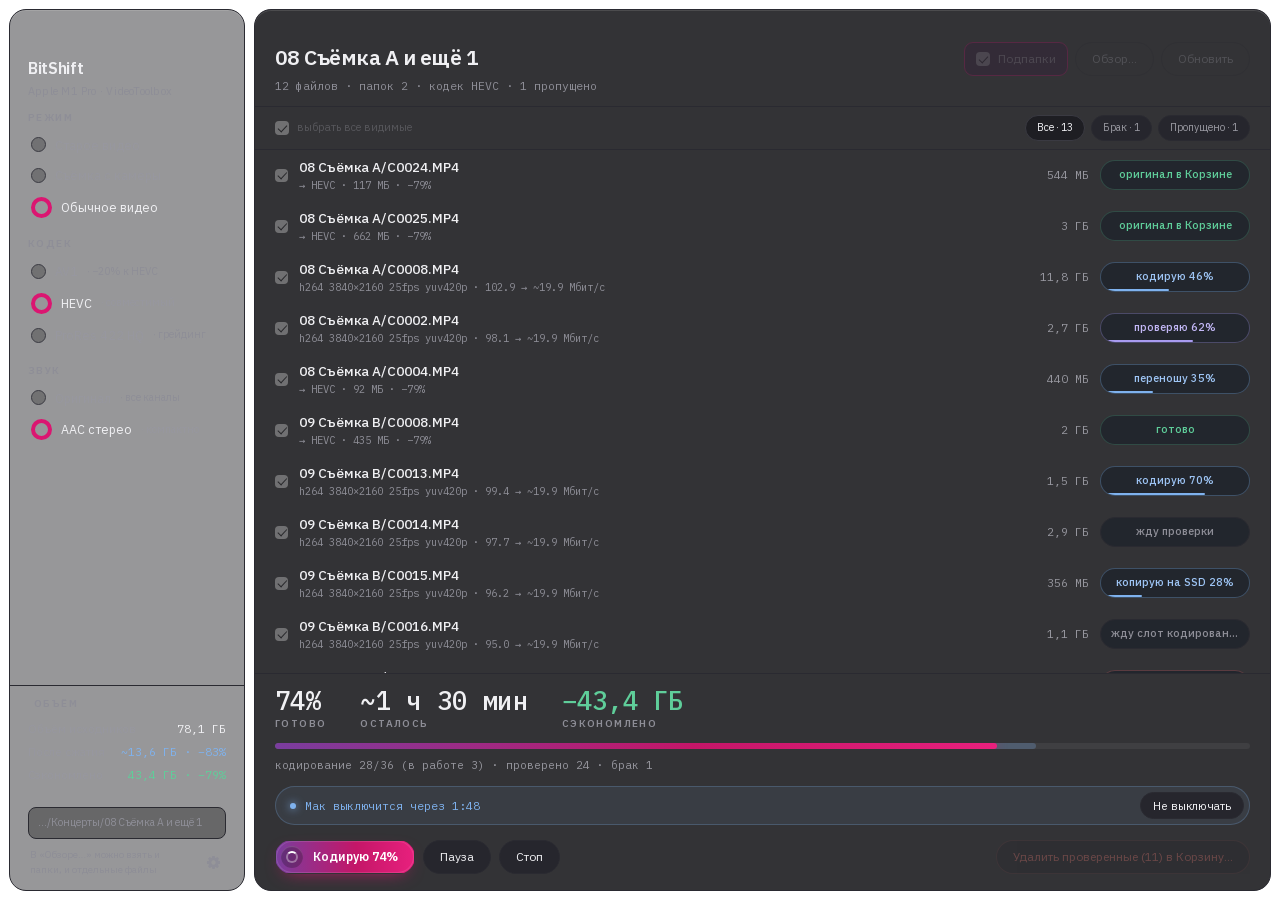
==== commit 95a27500: "v3.12.0 — визуальная доработка: пара шрифтов, блок итогов, ровные колонки - Интерфейс на IBM Plex Sa" ====
--- a/mac/tests/ui_preview.html
+++ b/mac/tests/ui_preview.html
@@ -45,14 +45,6 @@
         <div class="volume__row volume__row--saved" id="volume-saved-row" hidden>
           <span class="volume__key" data-i18n="vol_saved">Сэкономлено</span>
           <span class="volume__val" id="volume-saved">—</span>
-        </div>
-      </section>
-
-      <section class="volume" id="left" hidden>
-        <div class="group__label" data-i18n="group_left">Осталось</div>
-        <div class="volume__row">
-          <span class="volume__key" data-i18n="vol_left">Примерно</span>
-          <span class="volume__val" id="volume-left">считаю…</span>
         </div>
       </section>
 
@@ -103,8 +95,25 @@
       </div>
 
       <footer class="main__foot">
+        <div class="hero" id="hero" hidden>
+          <div class="hero__cell">
+            <span class="hero__num" id="hero-percent">0%</span>
+            <span class="hero__lbl" data-i18n="hero_done">готово</span>
+          </div>
+          <div class="hero__cell" id="hero-left-cell">
+            <span class="hero__num" id="hero-left">—</span>
+            <span class="hero__lbl" data-i18n="hero_left">осталось</span>
+          </div>
+          <div class="hero__cell" id="hero-saved-cell">
+            <span class="hero__num hero__num--ok" id="hero-saved">—</span>
+            <span class="hero__lbl" data-i18n="hero_saved">сэкономлено</span>
+          </div>
+        </div>
         <div class="progress">
-          <div class="progress__track"><div class="progress__fill" id="progress-fill"></div></div>
+          <div class="progress__track">
+            <div class="progress__ghost" id="progress-ghost"></div>
+            <div class="progress__fill" id="progress-fill"></div>
+          </div>
         </div>
         <div class="summary" id="summary">Готов к работе</div>
 
@@ -183,14 +192,14 @@
     const FILES = [
       ['08 Съёмка A/C0024.MP4',    '544 МБ', 'оригинал в Корзине', 0, '→ HEVC · 117 МБ · −79%'],
       ['08 Съёмка A/C0025.MP4',    '3 ГБ',   'оригинал в Корзине', 0, '→ HEVC · 662 МБ · −79%'],
-      ['08 Съёмка A/C0008.MP4',    '11,8 ГБ','кодирую',          0.46,'h264 3840×2160 25fps yuv420p · 102.9 → 19.9 Мбит/с'],
-      ['08 Съёмка A/C0002.MP4',    '2,7 ГБ', 'проверяю',         0.62,'h264 3840×2160 25fps yuv420p · 98.1 → 19.9 Мбит/с'],
+      ['08 Съёмка A/C0008.MP4',    '11,8 ГБ','кодирую',          0.46,'h264 3840×2160 25fps yuv420p · 102.9 → ~19.9 Мбит/с'],
+      ['08 Съёмка A/C0002.MP4',    '2,7 ГБ', 'проверяю',         0.62,'h264 3840×2160 25fps yuv420p · 98.1 → ~19.9 Мбит/с'],
       ['08 Съёмка A/C0004.MP4',    '440 МБ', 'переношу',         0.35,'→ HEVC · 92 МБ · −79%'],
       ['09 Съёмка B/C0008.MP4', '2 ГБ',   'готово',            0,  '→ HEVC · 435 МБ · −79%'],
-      ['09 Съёмка B/C0013.MP4', '1,5 ГБ', 'кодирую',          0.70,'h264 3840×2160 25fps yuv420p · 99.4 → 19.9 Мбит/с'],
-      ['09 Съёмка B/C0014.MP4', '2,9 ГБ', 'жду проверки',      0,  'h264 3840×2160 25fps yuv420p · 97.7 → 19.9 Мбит/с'],
-      ['09 Съёмка B/C0015.MP4', '356 МБ', 'копирую на SSD',   0.28,'h264 3840×2160 25fps yuv420p · 96.2 → 19.9 Мбит/с'],
-      ['09 Съёмка B/C0016.MP4', '1,1 ГБ', 'жду слот кодирования', 0, 'h264 3840×2160 25fps yuv420p · 95.0 → 19.9 Мбит/с'],
+      ['09 Съёмка B/C0013.MP4', '1,5 ГБ', 'кодирую',          0.70,'h264 3840×2160 25fps yuv420p · 99.4 → ~19.9 Мбит/с'],
+      ['09 Съёмка B/C0014.MP4', '2,9 ГБ', 'жду проверки',      0,  'h264 3840×2160 25fps yuv420p · 97.7 → ~19.9 Мбит/с'],
+      ['09 Съёмка B/C0015.MP4', '356 МБ', 'копирую на SSD',   0.28,'h264 3840×2160 25fps yuv420p · 96.2 → ~19.9 Мбит/с'],
+      ['09 Съёмка B/C0016.MP4', '1,1 ГБ', 'жду слот кодирования', 0, 'h264 3840×2160 25fps yuv420p · 95.0 → ~19.9 Мбит/с'],
       ['09 Съёмка B/C0019.MP4', '820 МБ', 'брак',              0,  'кодирование не удалось: [aac] Unsupported channel layout "9.1.6"'],
       ['09 Съёмка B/C0021.MP4', '1,2 ГБ', 'остановлено',       0,  'остановлено, файл не переделан'],
       ['09 Съёмка B/мелочь.mp4','113 КБ', 'пропущен',          0,  'h264 640×480 30fps yuv420p'],
@@ -240,6 +249,7 @@
       trash: true,
       trash_available: true,
       running: true,
+      finish_id: 0,
       paused: false,
       files: FILES.map(([label, size, state, progress, detail], i) => ({
         path: `/tmp/${i}`, label, detail, size_text: size, state,
@@ -254,9 +264,11 @@
       can_start: true,
       source_text: '78,1 ГБ',
       saved_text: '43,4 ГБ · −79%',
+      saved_short: '43,4 ГБ',
+      encoded_share: 0.78,
       left_text: '~1 ч 30 мин',
       percent: 0.74,
-      summary: '74% · кодирование 28/36 (в работе 3) · проверено 24 · брак 1',
+      summary: 'кодирование 28/36 (в работе 3) · проверено 24 · брак 1',
       trashable: 11,
       lang: 'ru',
       version: '1.0',
--- a/mac/ui/style.css
+++ b/mac/ui/style.css
@@ -55,6 +55,48 @@
   src: url("fonts/IBMPlexMono-700-latin.woff2") format("woff2");
 }
 
+@font-face {
+  font-family: "IBM Plex Sans";
+  font-weight: 400;
+  font-display: swap;
+  unicode-range: U+0301, U+0400-045F, U+0490-0491, U+04B0-04B1, U+2116;
+  src: url("fonts/IBMPlexSans-400-cyrillic.woff2") format("woff2");
+}
+@font-face {
+  font-family: "IBM Plex Sans";
+  font-weight: 400;
+  font-display: swap;
+  unicode-range: U+0000-00FF, U+0131, U+0152-0153, U+02BB-02BC, U+2000-206F, U+2122, U+2191, U+2193, U+2212;
+  src: url("fonts/IBMPlexSans-400-latin.woff2") format("woff2");
+}
+@font-face {
+  font-family: "IBM Plex Sans";
+  font-weight: 500;
+  font-display: swap;
+  unicode-range: U+0301, U+0400-045F, U+0490-0491, U+04B0-04B1, U+2116;
+  src: url("fonts/IBMPlexSans-500-cyrillic.woff2") format("woff2");
+}
+@font-face {
+  font-family: "IBM Plex Sans";
+  font-weight: 500;
+  font-display: swap;
+  unicode-range: U+0000-00FF, U+0131, U+0152-0153, U+02BB-02BC, U+2000-206F, U+2122, U+2191, U+2193, U+2212;
+  src: url("fonts/IBMPlexSans-500-latin.woff2") format("woff2");
+}
+@font-face {
+  font-family: "IBM Plex Sans";
+  font-weight: 600;
+  font-display: swap;
+  unicode-range: U+0301, U+0400-045F, U+0490-0491, U+04B0-04B1, U+2116;
+  src: url("fonts/IBMPlexSans-600-cyrillic.woff2") format("woff2");
+}
+@font-face {
+  font-family: "IBM Plex Sans";
+  font-weight: 600;
+  font-display: swap;
+  unicode-range: U+0000-00FF, U+0131, U+0152-0153, U+02BB-02BC, U+2000-206F, U+2122, U+2191, U+2193, U+2212;
+  src: url("fonts/IBMPlexSans-600-latin.woff2") format("woff2");
+}
 :root {
   --pill: #26262D;
   --badge: #22262D;
@@ -72,6 +114,8 @@
   --accent: #DB1671;
   --accent-tint: rgba(219, 22, 113, 0.14);
   --action: linear-gradient(90deg, #7A3D9E 0%, #C41668 58%, #E8207D 100%);
+  --ease-spring: cubic-bezier(0.32, 0.72, 0, 1);
+  --action-done: linear-gradient(90deg, #9A4B0A 0%, #D97706 58%, #F5A623 100%);
   --active-edge: #8E1A58;
   --active-fill: #33203A;
 
@@ -98,7 +142,7 @@
 body {
   background: transparent;
   color: var(--text);
-  font: 13px/1.5 "IBM Plex Mono", ui-monospace, "SF Mono", Menlo, monospace;
+  font: 13px/1.5 "IBM Plex Sans", -apple-system, "Helvetica Neue", sans-serif;
   -webkit-font-smoothing: antialiased;
   overflow: hidden;
   user-select: none;
@@ -106,6 +150,16 @@
 }
 
 :focus { outline: none; }
+
+.row__detail,
+.row__size,
+.volume__val,
+.main__meta,
+.summary,
+.hero__num,
+.shutdown__text {
+  font-family: "IBM Plex Mono", ui-monospace, "SF Mono", Menlo, monospace;
+}
 
 .shell {
   display: grid;
@@ -141,7 +195,7 @@
 
 .side__head { padding: 46px 18px 10px; }
 
-.side__title { font-size: 14.5px; font-weight: 600; letter-spacing: -0.01em; }
+.side__title { font-size: 16px; font-weight: 600; letter-spacing: -0.02em; }
 
 .side__sub {
   margin-top: 3px;
@@ -158,7 +212,7 @@
   padding: 0 6px 6px;
   font-size: 10px;
   font-weight: 600;
-  letter-spacing: 0.09em;
+  letter-spacing: 0.14em;
   text-transform: uppercase;
   color: var(--faint);
 }
@@ -257,20 +311,29 @@
   justify-content: space-between;
   gap: 16px;
 
-  padding: 43px 20px 12px;
+  padding: 32px 20px 12px;
   border-bottom: 1px solid var(--hairline);
 }
 
 .main__title {
-  font-size: 17px;
+  font-size: 21px;
   font-weight: 600;
-  letter-spacing: -0.015em;
+  letter-spacing: -0.025em;
   white-space: nowrap;
   overflow: hidden;
   text-overflow: ellipsis;
 }
 
-.main__meta { margin-top: 3px; font-size: 11.5px; color: var(--faint); }
+.main__meta {
+  margin-top: 3px;
+  font-size: 11.5px;
+  color: var(--faint);
+  white-space: nowrap;
+  overflow: hidden;
+  text-overflow: ellipsis;
+}
+
+.main__titles { min-width: 0; }
 
 .main__actions { display: flex; gap: 7px; flex-shrink: 0; }
 
@@ -325,7 +388,9 @@
 .row--off .row__detail { opacity: 0.4; }
 
 .row__name {
-  font-size: 12.5px;
+  font-size: 13.5px;
+  font-weight: 500;
+  letter-spacing: -0.005em;
   white-space: nowrap;
   overflow: hidden;
   text-overflow: ellipsis;
@@ -373,101 +438,156 @@
   color: var(--muted);
   font-variant-numeric: tabular-nums;
   white-space: nowrap;
+  min-width: 64px;
+  text-align: right;
 }
 
 .badge {
   position: relative;
-  min-width: 116px;
-  padding: 4px 11px;
+  width: 150px;
+  padding: 5px 10px 6px;
   border-radius: 999px;
   background: var(--badge);
   border: 1px solid var(--hairline);
-  font-size: 10.5px;
+  font-size: 11px;
+  font-weight: 500;
   color: var(--muted);
   text-align: center;
+  text-overflow: ellipsis;
   white-space: nowrap;
   overflow: hidden;
 }
 
 .badge__fill {
+  position: absolute;
+  inset: auto auto 0 0;
+  width: 0;
+  height: 2px;
+  border-radius: 0 2px 2px 0;
+  background: var(--stage-copy);
+}
+
+.badge__text { position: relative; }
+
+.badge--busy { color: var(--busy); border-color: rgba(127, 178, 238, 0.22); }
+
+.badge--copy { color: var(--stage-copy); border-color: rgba(127, 178, 238, 0.3); }
+.badge--copy .badge__fill { background: var(--stage-copy); }
+
+.badge--encode { color: var(--busy); border-color: rgba(127, 178, 238, 0.3); }
+.badge--encode .badge__fill { background: var(--busy); }
+
+.badge--verify { color: var(--stage-verify); border-color: rgba(169, 155, 240, 0.3); }
+.badge--verify .badge__fill { background: var(--stage-verify); }
+
+.badge--move { color: var(--stage-move); border-color: rgba(127, 178, 238, 0.3); }
+.badge--move .badge__fill { background: var(--stage-move); }
+
+.badge--copy .badge__text,
+.badge--encode .badge__text,
+.badge--move .badge__text { color: #9EC5F5; }
+.badge--verify .badge__text { color: #C3B8F7; }
+.badge--ok { color: var(--ok); border-color: rgba(95, 206, 154, 0.22); }
+.badge--bad { color: var(--danger); border-color: rgba(232, 117, 111, 0.28); }
+.badge--idle { color: var(--faint); }
+
+.empty { padding: 48px 20px; text-align: center; }
+.empty__title { font-size: 13px; color: var(--muted); }
+.empty__text { margin-top: 5px; font-size: 11.5px; color: var(--faint); }
+
+.main__foot { padding: 12px 20px 16px; border-top: 1px solid var(--hairline); }
+
+.hero { display: flex; align-items: flex-end; gap: 34px; margin-bottom: 12px; }
+
+.hero[hidden] { display: none; }
+
+.hero__cell { display: flex; flex-direction: column; gap: 2px; }
+
+.hero__cell[hidden] { display: none; }
+
+.hero__num {
+  font-size: 26px;
+  font-weight: 500;
+  line-height: 1.1;
+  letter-spacing: -0.03em;
+  font-variant-numeric: tabular-nums;
+  color: var(--text);
+}
+
+.hero__num--ok { color: var(--ok); }
+
+.hero__lbl {
+  font-size: 10px;
+  font-weight: 600;
+  letter-spacing: 0.14em;
+  text-transform: uppercase;
+  color: var(--faint);
+}
+
+.progress__track {
+  position: relative;
+  height: 6px;
+  background: rgba(255, 255, 255, 0.06);
+  border-radius: 999px;
+  overflow: hidden;
+}
+
+.progress__ghost {
   position: absolute;
   inset: 0 auto 0 0;
   width: 0;
-  background: rgba(127, 178, 238, 0.34);
-  border-right: 1px solid rgba(255, 255, 255, 0.45);
-  transition: width 0.25s ease-out;
-}
-
-.badge__fill[style*="width: 0%"] { border-right-color: transparent; }
-
-.badge__text { position: relative; }
-
-.badge--busy { color: var(--busy); border-color: rgba(127, 178, 238, 0.22); }
-
-.badge--copy { color: var(--stage-copy); border-color: rgba(127, 178, 238, 0.3); }
-.badge--copy .badge__fill { background: rgba(127, 178, 238, 0.34); }
-
-.badge--encode { color: var(--busy); border-color: rgba(127, 178, 238, 0.3); }
-.badge--encode .badge__fill { background: rgba(127, 178, 238, 0.34); }
-
-.badge--verify { color: var(--stage-verify); border-color: rgba(169, 155, 240, 0.3); }
-.badge--verify .badge__fill { background: rgba(169, 155, 240, 0.32); }
-
-.badge--move { color: var(--stage-move); border-color: rgba(127, 178, 238, 0.3); }
-.badge--move .badge__fill { background: rgba(127, 178, 238, 0.32); }
-
-.badge--copy .badge__text,
-.badge--encode .badge__text,
-.badge--verify .badge__text,
-.badge--move .badge__text { color: var(--text); }
-.badge--ok { color: var(--ok); border-color: rgba(95, 206, 154, 0.22); }
-.badge--bad { color: var(--danger); border-color: rgba(232, 117, 111, 0.28); }
-.badge--idle { color: var(--faint); }
-
-.empty { padding: 48px 20px; text-align: center; }
-.empty__title { font-size: 13px; color: var(--muted); }
-.empty__text { margin-top: 5px; font-size: 11.5px; color: var(--faint); }
-
-.main__foot { padding: 12px 20px 16px; border-top: 1px solid var(--hairline); }
-
-.progress__track {
-  height: 5px;
-  background: var(--raise);
   border-radius: 999px;
-  overflow: hidden;
+  background: rgba(127, 178, 238, 0.25);
+  transition: width 0.6s var(--ease-spring);
 }
 
 .progress__fill {
+  position: relative;
   width: 0;
   height: 100%;
   border-radius: 999px;
-  background: linear-gradient(90deg, #C8C8CF, #FFFFFF);
-  transition: width 0.3s ease-out;
+  background: var(--action);
+  box-shadow: 0 0 12px rgba(219, 22, 113, 0.45);
+  transition: width 0.6s var(--ease-spring);
 }
 
 .summary {
-  margin-top: 9px;
+  margin-top: 8px;
   font-size: 11px;
   color: var(--muted);
   font-variant-numeric: tabular-nums;
 }
 
 .shutdown {
-  margin-top: 13px;
-  padding: 9px 12px;
+  margin-top: 12px;
+  padding: 5px 5px 5px 14px;
   display: flex;
   align-items: center;
   justify-content: space-between;
   gap: 12px;
   background: rgba(127, 178, 238, 0.08);
   border: 1px solid rgba(127, 178, 238, 0.24);
-  border-radius: 11px;
-}
+  border-radius: 999px;
+}
+
+.shutdown .btn { padding: 4px 12px; font-size: 11.5px; }
 
 .shutdown[hidden] { display: none; }
 
 .shutdown__text { font-size: 11.5px; color: var(--busy); font-variant-numeric: tabular-nums; }
 
+.shutdown__text::before {
+  content: "";
+  display: inline-block;
+  width: 6px;
+  height: 6px;
+  margin-right: 9px;
+  vertical-align: 1px;
+  border-radius: 50%;
+  background: currentColor;
+  box-shadow: 0 0 8px currentColor;
+}
+
 .shutdown--failed { background: rgba(232, 117, 111, 0.08); border-color: rgba(232, 117, 111, 0.26); }
 
 .shutdown--failed .shutdown__text { color: var(--danger); }
@@ -477,17 +597,19 @@
 .controls .btn--danger { margin-left: auto; }
 
 .btn {
-  padding: 7px 15px;
+  padding: 7px 16px;
   border: 1px solid var(--edge);
-  border-radius: 9px;
+  border-radius: 999px;
   background: var(--pill);
   color: var(--text);
   font: inherit;
   font-size: 12px;
   cursor: pointer;
-  transition: background 0.12s, opacity 0.12s;
-  white-space: nowrap;
-}
+  transition: background 0.2s var(--ease-spring), opacity 0.2s, transform 0.45s var(--ease-spring);
+  white-space: nowrap;
+}
+
+.btn:active:not(:disabled) { transform: scale(0.97); }
 
 .btn:hover:not(:disabled) { background: rgba(255, 255, 255, 0.1); }
 
@@ -521,14 +643,39 @@
   animation: sheen 1.9s linear infinite;
 }
 
+#btn-start.btn--done {
+  opacity: 1;
+  cursor: default;
+  background-image:
+    linear-gradient(100deg, rgba(255, 255, 255, 0) 38%,
+                    rgba(255, 255, 255, 0.32) 50%, rgba(255, 255, 255, 0) 62%),
+    var(--action-done);
+  background-repeat: no-repeat, no-repeat;
+  background-size: 220% 100%, 100% 100%;
+  background-position: 120% 0, 0 0;
+  animation: sheen 1.9s linear infinite;
+  box-shadow: inset 0 0 0 1px rgba(255, 255, 255, 0.12),
+              0 6px 18px -9px rgba(217, 119, 6, 0.9);
+}
+
 @keyframes sheen { to { background-position: -120% 0, 0 0; } }
 
+#btn-start.btn--working { display: inline-flex; align-items: center; gap: 10px; padding: 5px 16px 5px 5px; }
+
+.btn__well {
+  display: grid;
+  place-items: center;
+  width: 22px;
+  height: 22px;
+  border-radius: 50%;
+  background: rgba(0, 0, 0, 0.22);
+  box-shadow: inset 0 1px 1px rgba(255, 255, 255, 0.18);
+}
+
 .btn__spin {
-  display: inline-block;
+  display: block;
   width: 12px;
   height: 12px;
-  margin-right: 9px;
-  vertical-align: -2px;
   border-radius: 50%;
   border: 2px solid rgba(255, 255, 255, 0.35);
   border-top-color: #fff;
@@ -539,6 +686,7 @@
 
 @media (prefers-reduced-motion: reduce) {
   #btn-start.btn--working { animation: none; background-position: 50% 0, 0 0; }
+  #btn-start.btn--done { animation: none; background-position: 50% 0, 0 0; }
   .btn__spin { animation: none; transform: rotate(150deg); }
 }
 
